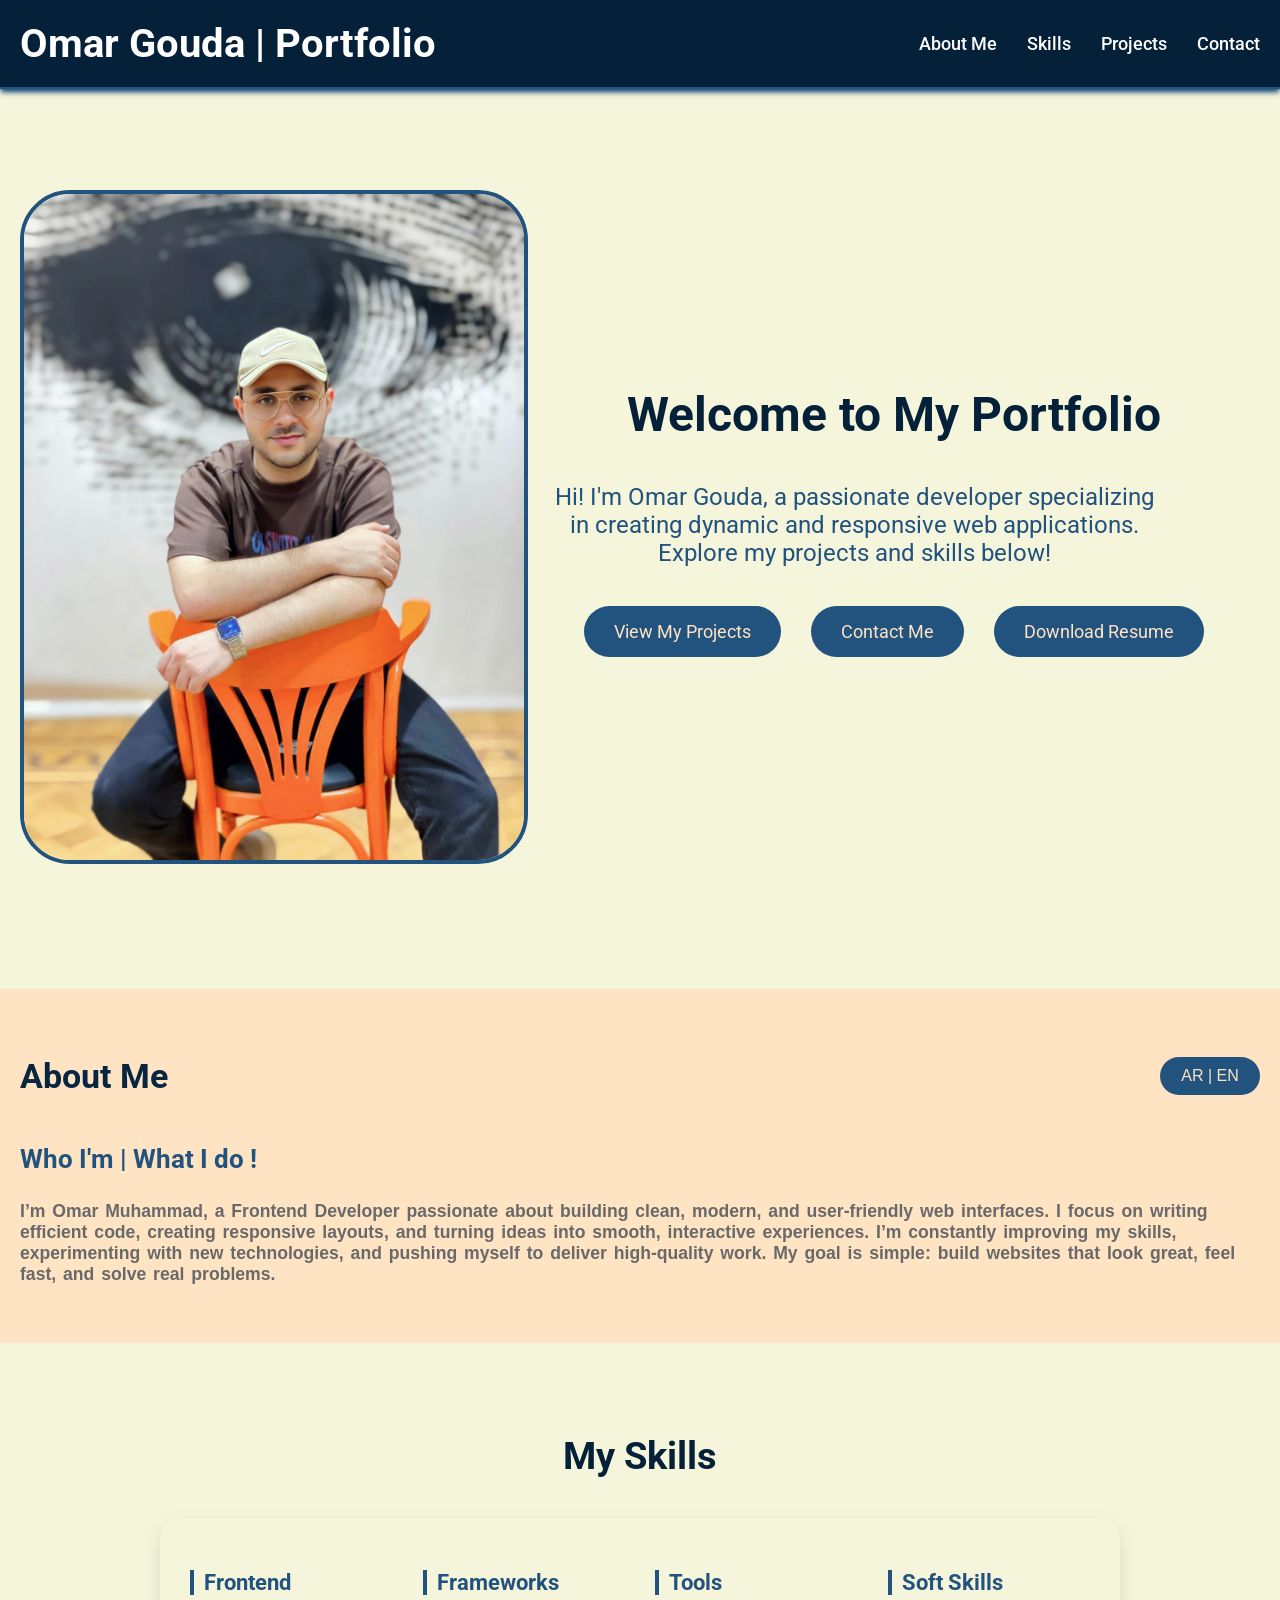
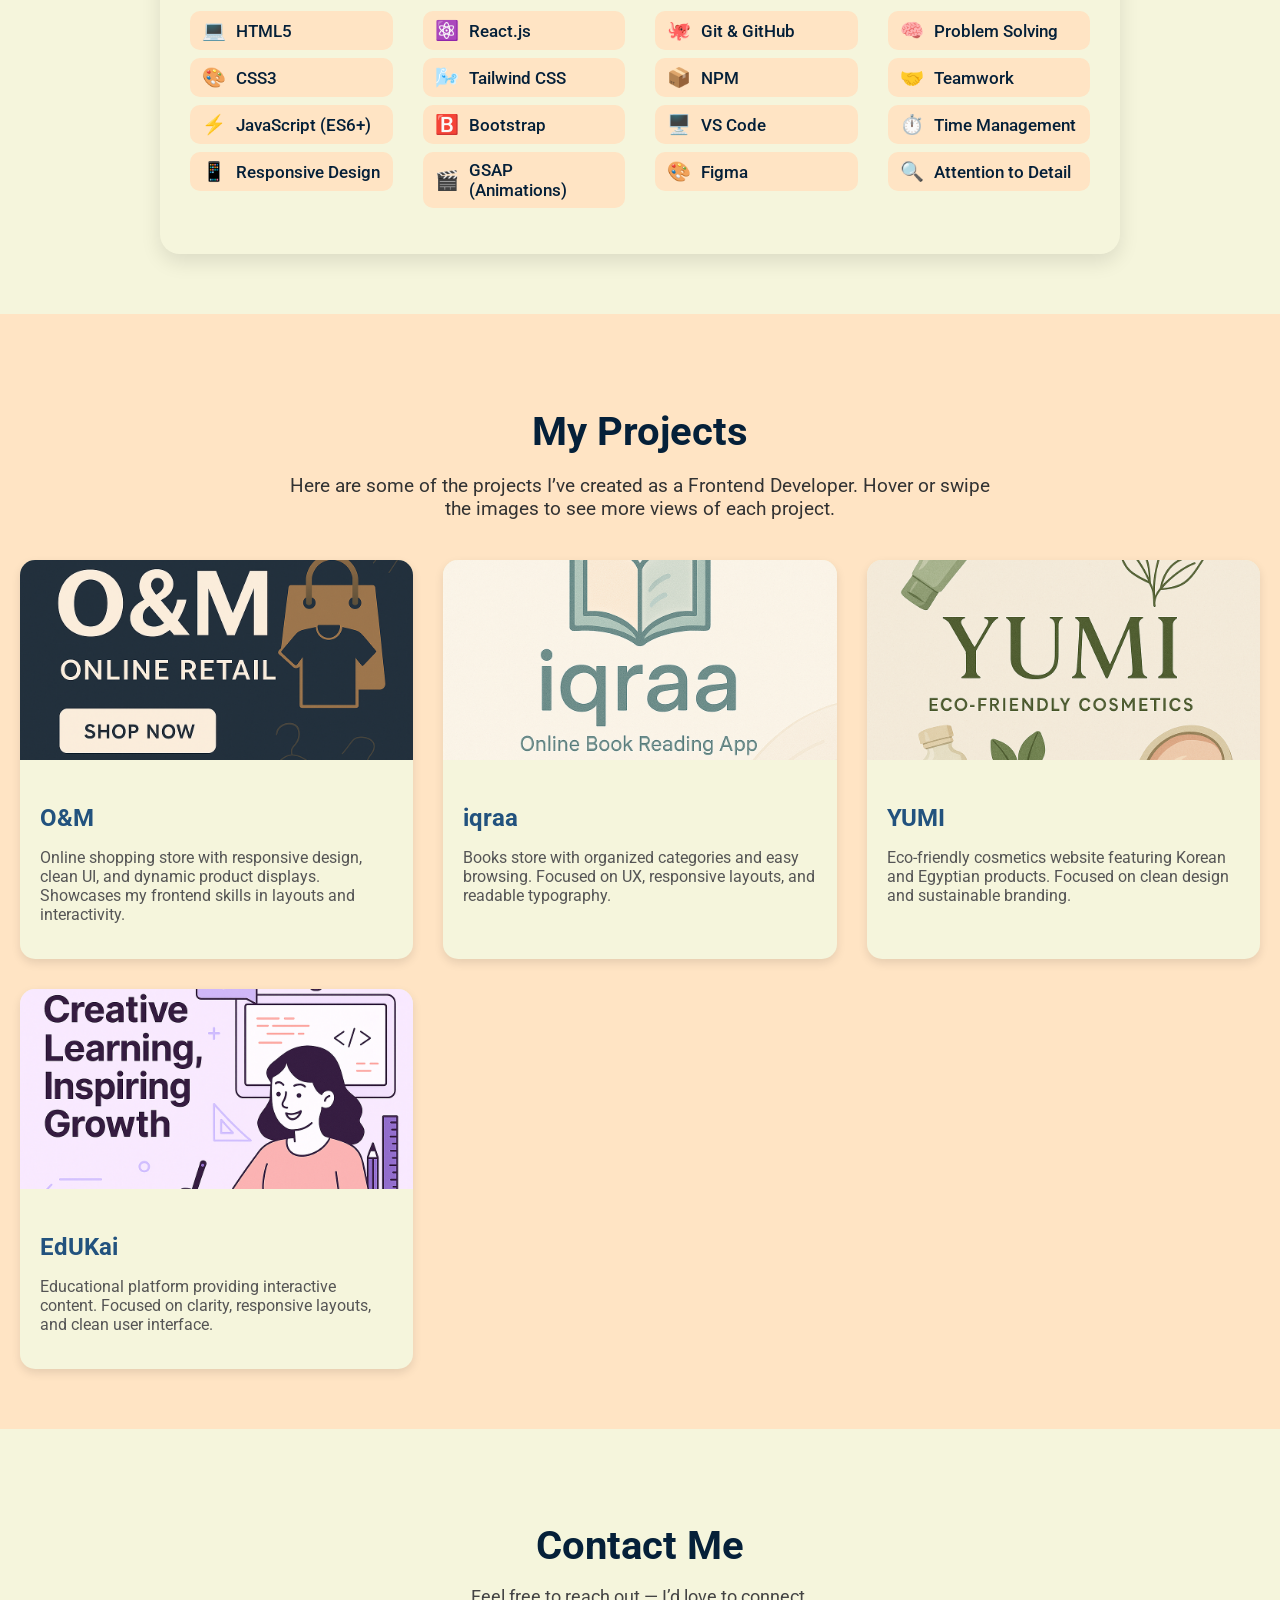
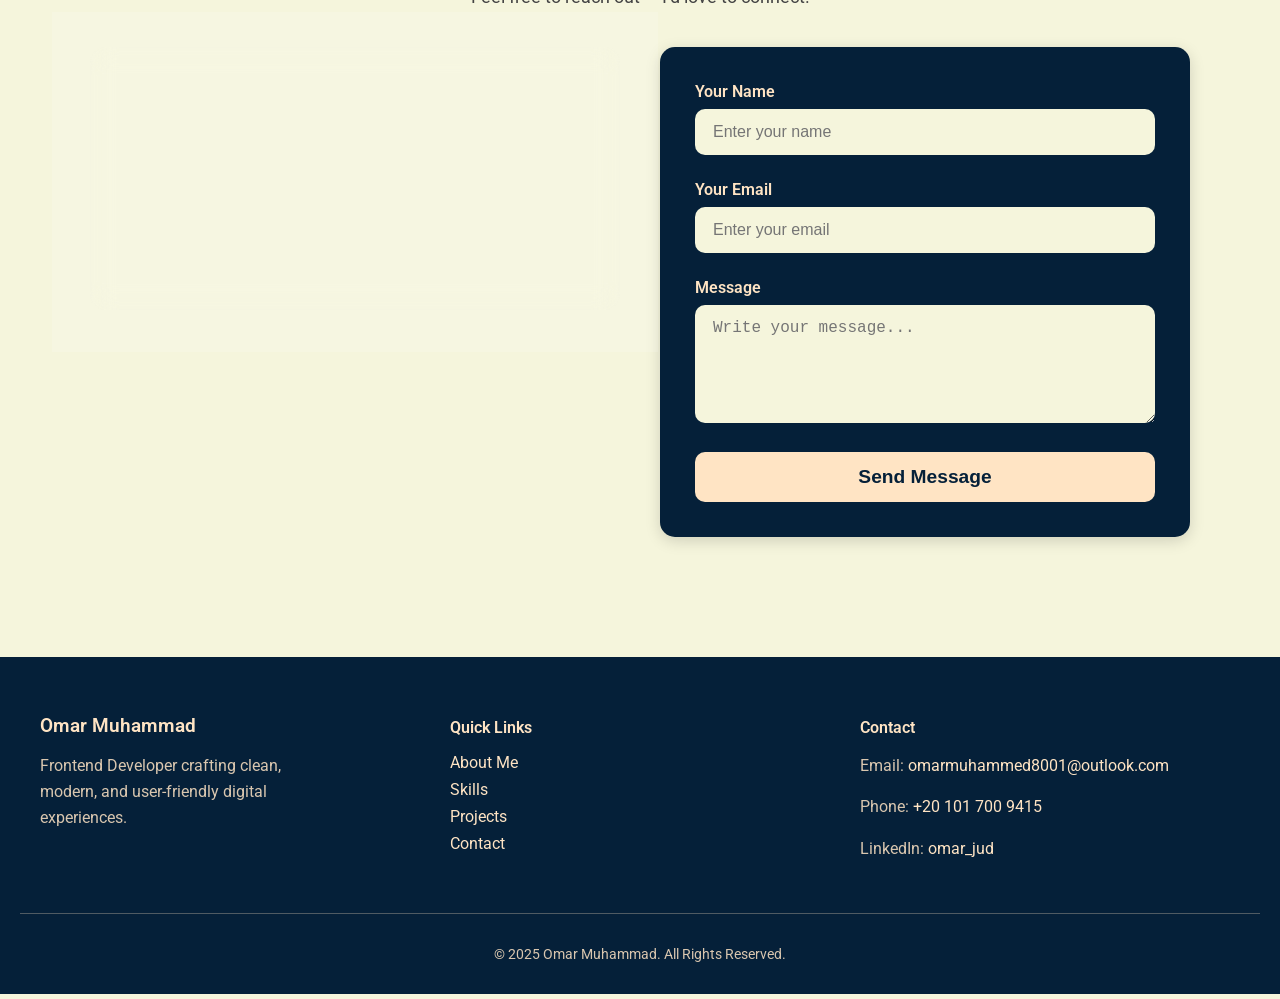
==== index.html @ b5868ff9 "Add files via upload" ====
<!DOCTYPE html>
<html lang="en">
<head>
    <meta charset="UTF-8">
    <meta name="viewport" content="width=device-width, initial-scale=1.0">

    <meta name="author" content="Omar Gouda">
    <meta name="description" content="Omar Gouda's portfolio website showcasing frontend development projects, skills, and contact information. Currently learning and improving my web development skills.">
    <meta name="keywords" content="Omar Gouda, frontend developer, portfolio, HTML, CSS, JavaScript, React, Tailwind, projects, web development, responsive design, skills">

    <title>Omar Gouda | Portfolio</title>

    <link rel="alternate icon" type="image/png" href="img/svg/Portfolio.png" sizes="32x32">

    <link rel="stylesheet" href="styles.css">

    <link rel="preconnect" href="https://fonts.googleapis.com">
    <link rel="preconnect" href="https://fonts.gstatic.com" crossorigin>
    <link href="https://fonts.googleapis.com/css2?family=Roboto:wght@100;300;400;500;700;900&family=Aref+Ruqaa:wght@400;700&family=Zain:ital,wght@0,200;0,300;0,400;0,700;0,800;0,900;1,300;1,400&display=swap" rel="stylesheet">
</head>
<body>
    <header class="navContainer">
        <nav class="navBar" role="navigation" aria-label="Main Navigation">
            <div class="logo">
                <h1 class="logo">Omar Gouda | Portfolio</h1>
            </div>
            <div class="links">
            <ul class="navLinks">
                <li><a href="#aboutSection">About Me</a></li>
                <li><a href="#skills">Skills</a></li>
                <li><a href="#projects">Projects</a></li>
                <li><a href="#contact">Contact</a></li>
            </ul>
            </div>
            <div class="hamburger">
                <span></span>
                <span></span>
                <span></span>
                <span></span>
            </div>
        </nav>
    </header>
    <main class="container">
        <section class="heroSection">
                        <div class="pic">
                <img src="img/Omar-img.png" alt="Profile Image" class="profilePic">
            </div>
            <article class="intro">
                <h2>Welcome to My Portfolio</h2>
                <p>Hi! I'm Omar Gouda, a passionate developer specializing in creating dynamic and responsive web applications. Explore my projects and skills below!</p>
                <div class="cta">
                    <a href="#projects" class="btn">View My Projects</a></button>
                    <a href="#contact" class="btn">Contact Me</a></button>
                    <a href="/assets/OmarMuhammad.pdf" class="btn" download>Download Resume</a></button>
                </div>
            </article>
        </section>
        <section class="aboutMe" id="aboutSection">
            <div class="title">
                <h2 class="amHead" id="aboutMe">About Me</h2>
                <button class="langBtn" id="langBtn">AR | EN</button>
            </div>
            <div class="contentBox">
                <article class="EN">
                    <h3 class="subtitleEN">Who I'm | What I do !</h3>
                    <p class="EnPara">I’m <span class="str">Omar Muhammad</span>, a Frontend Developer passionate about building clean, modern, and user-friendly web interfaces. I focus on writing efficient code, creating responsive layouts, and turning ideas into smooth, interactive experiences.
                            I’m constantly improving my skills, experimenting with new technologies, and pushing myself to deliver high-quality work. My goal is simple: build websites that look great, feel fast, and solve real problems.</p>
                </article>
                <article class="AR" lang="ar" dir="rtl">
                    <h3 class="subtitleAr" lang="ar" dir="rtl">من أنا | ماذا أفعل !</h3>
                    <p class="ArPara" lang="ar" dir="rtl">أنا عمر محمد، Frontend Developer بحب أعمل واجهات استخدام نظيفة وعصرية، وتركّزي دايمًا على إن كل حاجة تكون سريعة، مظبوطة، وسهلة للمستخدم.
                                                بحاول دايمًا أطور نفسي، وأتعلّم تقنيات جديدة، وأشتغل على مشاريع تخليني أحسن نسخة من نفسي في الـ Frontend. هدفي إني أقدّم شغل محترف يخدم فكرة، ويعمل تأثير حقيقي.</p>
                </article>
            </div>
        </section>
        <section class="skillsSection" id="skills">
            <h2 class="skillsTitle">My Skills</h2>
            <div class="skillsCard">
                <div class="skillGroup">
                    <h3>Frontend</h3>
                    <ul>
                        <li><span class="skillIcon">💻</span> HTML5</li>
                        <li><span class="skillIcon">🎨</span> CSS3</li>
                        <li><span class="skillIcon">⚡</span> JavaScript (ES6+)</li>
                        <li><span class="skillIcon">📱</span> Responsive Design</li>
                    </ul>
                </div>
                <div class="skillGroup">
                    <h3>Frameworks</h3>
                    <ul>
                        <li><span class="skillIcon">⚛️</span> React.js</li>
                        <li><span class="skillIcon">🌬️</span> Tailwind CSS</li>
                        <li><span class="skillIcon">🅱️</span> Bootstrap</li>
                        <li><span class="skillIcon">🎬</span> GSAP (Animations)</li>
                    </ul>
                </div>
                <div class="skillGroup">
                    <h3>Tools</h3>
                    <ul>
                        <li><span class="skillIcon">🐙</span> Git & GitHub</li>
                        <li><span class="skillIcon">📦</span> NPM</li>
                        <li><span class="skillIcon">🖥️</span> VS Code</li>
                        <li><span class="skillIcon">🎨</span> Figma</li>
                    </ul>
                </div>
                <div class="skillGroup">
                    <h3>Soft Skills</h3>
                    <ul>
                        <li><span class="skillIcon">🧠</span> Problem Solving</li>
                        <li><span class="skillIcon">🤝</span> Teamwork</li>
                        <li><span class="skillIcon">⏱️</span> Time Management</li>
                        <li><span class="skillIcon">🔍</span> Attention to Detail</li>
                    </ul>
                </div>
            </div>
        </section>
        <section class="projects" id="projects">
            <div class="projectsIntro">
                <h2>My Projects</h2>
                <p>Here are some of the projects I’ve created as a Frontend Developer. Hover or swipe the images to see more views of each project.</p>
            </div>
            <div class="projectsContainer">
                <!-- Project Card Template -->
                <div class="projectCard">
                <div class="projectImages">
                    <img src="img/projects/OnlineStore.png" alt="O&M Project Screenshot" class="projectImg main" loading="lazy">
                    <img src="img/projects/OnlineStore-User.png" alt="O&M Project Screenshot 2" class="projectImg hoverImg" loading="lazy">
                </div>
                <div class="projectInfo">
                    <h3>O&M</h3>
                    <p>Online shopping store with responsive design, clean UI, and dynamic product displays. Showcases my frontend skills in layouts and interactivity.</p>
                </div>
                </div>
                <div class="projectCard">
                <div class="projectImages">
                    <img src="img/projects/iqraa.png" alt="Iqraa Project Screenshot" class="projectImg main" loading="lazy">
                    <img src="img/projects/iqraa-User.png" alt="Iqraa Project Screenshot 2" class="projectImg hoverImg" loading="lazy">
                </div>
                <div class="projectInfo">
                    <h3>iqraa</h3>
                    <p>Books store with organized categories and easy browsing. Focused on UX, responsive layouts, and readable typography.</p>
                </div>
                </div>
                <div class="projectCard">
                <div class="projectImages">
                    <img src="img/projects/YUMI.png" alt="YUMI Project Screenshot" class="projectImg main" loading="lazy">
                    <img src="img/projects/YUMI-User.png" alt="YUMI Project Screenshot 2" class="projectImg hoverImg" loading="lazy">
                </div>
                <div class="projectInfo">
                    <h3>YUMI</h3>
                    <p>Eco-friendly cosmetics website featuring Korean and Egyptian products. Focused on clean design and sustainable branding.</p>
                </div>
                </div>
                <div class="projectCard">
                <div class="projectImages">
                    <img src="img/projects/edUKai.png" alt="EdUKai Project Screenshot" class="projectImg main" loading="lazy">
                    <img src="img/projects/edUKai-User.png" alt="EdUKai Project Screenshot 2" class="projectImg hoverImg" loading="lazy">
                </div>
                <div class="projectInfo">
                    <h3>EdUKai</h3>
                    <p>Educational platform providing interactive content. Focused on clarity, responsive layouts, and clean user interface.</p>
                </div>
                </div>
            </div>
        </section>
        <section class="contact" id="contact">
            <h2 class="contactTitle">Contact Me</h2>
            <p class="contactSubtitle">Feel free to reach out — I’d love to connect.</p>
            <div class="contactContainer">
                <!-- Contact Info -->
                <div class="contactInfo">
                <h3>Contact Information</h3>
                <p><strong>Email:</strong> 
                    <a href="mailto:omarmuhammed8001@outlook.com">omarmuhammed8001@outlook.com</a>
                </p>
                <p><strong>Phone:</strong> 
                    <a href="tel:+201017009415">+20 101 700 9415</a>
                </p>
                <p><strong>LinkedIn:</strong> 
                    <a href="https://www.linkedin.com/in/omar_jud">omar_jud</a>
                </p>
                <p><strong>GitHub:</strong> 
                    <a href="https://www.github.com/Omar-Gouda">Omar-Gouda</a>
                </p>
                </div>
                <!-- Contact Form -->
                <form class="contactForm" id="contactForm">
                    <div class="formGroup">
                        <label for="name">Your Name</label>
                        <input type="text" id="name" name="from_name" placeholder="Enter your name" required>
                    </div>
                    <div class="formGroup">
                        <label for="email">Your Email</label>
                        <input type="email" id="email" name="from_email" placeholder="Enter your email" required>
                    </div>
                    <div class="formGroup">
                        <label for="message">Message</label>
                        <textarea id="message" name="message" rows="5" placeholder="Write your message..." required></textarea>
                    </div>
                    <button type="submit" class="sendBtn">Send Message</button>
                </form>
            </div>
        </section>
    </main>
    <footer class="footer" role="contentinfo">
        <div class="footerContainer">
            <div class="footerAbout">
                <h3>Omar Muhammad</h3>
                <p>Frontend Developer crafting clean, modern, and user-friendly digital experiences.</p>
            </div>
            <div class="footerLinks">
                <h4>Quick Links</h4>
                <ul>
                    <li><a href="#about">About Me</a></li>
                    <li><a href="#skills">Skills</a></li>
                    <li><a href="#projects">Projects</a></li>
                    <li><a href="#contact">Contact</a></li>
                </ul>
            </div>
            <div class="footerContact">
                <h4>Contact</h4>
                <p>Email: <a href="mailto:omarmuhammed8001@outlook.com">omarmuhammed8001@outlook.com</a></p>
                <p>Phone: <a href="tel:+201017009415">+20 101 700 9415</a></p>
                <p>LinkedIn: <a href="https://www.linkedin.com/in/omar_jud" target="_blank">omar_jud</a></p>
            </div>
        </div>
        <div class="footerBottom">
            <p>© 2025 Omar Muhammad. All Rights Reserved.</p>
        </div>
    </footer>
    <script src="https://cdn.emailjs.com/dist/email.min.js"></script>
    <script src="script.js" defer></script>
</body>
</html>
---- styles.css ----
body {
    font-family: 'Roboto', sans-serif;
    margin: 0;
    padding: 0;
    background-color: beige;
}

.navBar {
    display: flex;
    justify-content: space-between;
    align-items: center;
    padding: 20px 0;
    background: #052039;
    border-bottom: solid 2px #22527E;
    box-shadow: #22527E 0px 4px 6px -1px, #22527E 0px 2px 4px -1px;
}

.navBar h1 {
    font-size: 40px;
    font-weight: bold;
    margin: 0;
    padding: 0 20px;
    cursor: pointer;
    color: white;
}

.navLinks {
    color: white;
    font-weight: 500;
    font-size: 1.1rem;
    list-style: none;
    display: flex;
    gap: 30px;
    justify-content: space-between;
    align-items: center;
    margin: 0;
    padding: 0 20px;
}

.navLinks a {
    color: white;
    text-decoration: none;
}

.hamburger {
    padding: 0 10px;
    display: none;
    flex-direction: column;
    cursor: pointer;
    gap: 5px;
}

.hamburger span {
    height: 3px;
    width: 25px;
    background: white;
    border-radius: 3px;
    transition: 0.3s;
}

.heroSection {
    min-height: 100vh;
    display: grid;
    place-items: center;
    grid-template-columns: 1fr 2fr;
    grid-template-rows: auto;
    text-align: center;
    padding: 0 20px;
}
.heroSection h2 {
    font-size: 48px;
    color: #052039;
}
.heroSection p {
    font-size: 24px;
    max-width: 600px;
    color: #22527E;
}

.profilePic {
    width: 500px;
    border-radius: 50px;
    object-fit: cover;
    border: 4px solid #22527E;
    margin-bottom: 20px;
}

.cta {
    margin-bottom: 60px;
    padding: 15px 30px;
    font-size: 18px;
    display: flex;
    justify-content: center;
    align-items: center;
    gap: 30px;
}

.cta a:hover {
    background: #052039;
}
.cta a {
    text-decoration: none;
    color: bisque;
    padding: 15px 30px;
    font-size: 18px;
    border: none;
    border-radius: 30px;
    cursor: pointer;
    background: #22527E;
    transition: background 0.3s ease;
}

.aboutMe {
    padding: 60px 20px;
    background: bisque;
    transition: background 0.2s ease, color 0.4s ease;
}

.aboutMe.dark {
    background: #052039;
    color: bisque;
}

.title {
    display: grid;
    align-items: center;
    grid-template-columns: 11fr 1fr;
}

.amHead {
    font-size: 2.1rem;
    color: #082541;
}

.amHead.dark {
    font-size: 2.1rem;
    color: beige;
}

.subtitleEN {
    font-size: 1.6rem;
    color: #22527E;
    margin: 10px 0;
    padding: 10px 0;
}

.subtitleAr {
    font-size: 1.6rem;
    color: bisque;
    margin: 10px 0;
    padding: 10px 0;
}

.langBtn {
    padding: 10px 20px;
    font-size: 16px;
    border: none;
    border-radius: 30px;
    cursor: pointer;
    background: #22527E;
    color: bisque;
    width: 100px;
    transition: 0.3s ease;
}

.EN, .AR {
    transition: opacity 0.4s ease;
}

.AR {
    direction: rtl;
    text-align: right;
    font-family: "Zain", sans-serif;
}

.AR {
    display: none;
    opacity: 0;
}

.show {
    display: block !important;
    opacity: 1 !important;
}
.hide {
    opacity: 0 !important;
    display: none !important;
}

.EnPara {
    font-family: 'Segoe UI', Tahoma, Geneva, Verdana, sans-serif;
    font-size: 1.1rem;
    word-spacing: 2px;
    font-weight: 550;
    color: dimgray;
}

.ArPara {
    font-size: 1.1rem;
    word-spacing: 2px;
    font-weight: 550;
    color: linen;
}

.scrollAnimation {
    display: flex;
    justify-content: center;
    align-items: center;
    padding: 20px;
    margin: 0;
}

.scrollBtn {
    background-color: #22527E;
    padding: 20px;
    color: bisque;
    border-radius: 50px;
    height: fit-content;
    width: 200px;
    font-size: 1.1rem;
    margin: 0;
    border: #22527E 1px solid;
}

.scrollBtn a {
    text-decoration: none;
    font-size: 1.1rem;
    color: bisque;
}

.scrollAnimation :hover{
    background-color:#052039;
        border-radius: 50px;
    cursor: pointer;
}

.EN, .AR {
    transition: opacity 0.4s ease;
}

.AR {
    direction: rtl;
    text-align: right;
}

.aboutMe {
    padding: 40px 20px;
}

.title {
    display: flex;
    justify-content: space-between;
    align-items: center;
}

.skillsSection {
    padding: 60px 20px;
    background: beige;
}

.skillsTitle {
    font-size: 38px;
    color: #052039;
    text-align: center;
    margin-bottom: 40px;
}

.skillsCard {
    max-width: 900px;
    margin: auto;
    background: transparent;
    border-radius: 20px;
    padding: 30px;
    box-shadow: 0 8px 20px rgba(0,0,0,0.1);
    display: grid;
    grid-template-columns: repeat(auto-fit, minmax(200px, 1fr));
    gap: 30px;
}

.skillGroup h3 {
    font-size: 22px;
    color: #22527E;
    margin-bottom: 15px;
    border-left: 4px solid #22527E;
    padding-left: 10px;
}

.skillGroup ul {
    list-style: none;
    padding: 0;
}

.skillGroup ul li {
    font-size: 17px;
    margin-bottom: 8px;
    padding: 8px 12px;
    background: bisque;
    border-radius: 10px;
    color: #052039;
    font-weight: 500;
    display: flex;
    align-items: center;
    gap: 10px;
    transition: 0.3s ease;
}

.skillGroup ul li:hover {
    transform: translateX(5px);
    background: #22527E;
    color: bisque;
}

.skillIcon {
    font-size: 1.2rem;
}

.projects {
  padding: 60px 20px;
  background-color: bisque;
  text-align: center;
}

.projectsIntro h2 {
  font-size: 2.5rem;
  color: #052039;
  margin-bottom: 10px;
}

.projectsIntro p {
  font-size: 1.2rem;
  color: #333;
  margin-bottom: 40px;
  max-width: 700px;
  margin-left: auto;
  margin-right: auto;
}

.projectsContainer {
  display: grid;
  grid-template-columns: repeat(auto-fit, minmax(300px, 1fr));
  gap: 30px;
}

.projectCard {
  background-color: beige;
  border-radius: 15px;
  overflow: hidden;
  box-shadow: 0 4px 10px rgba(0,0,0,0.1);
  transition: transform 0.2s ease, box-shadow 0.2s ease;
  text-align: left;
}

.projectCard:hover {
  transform: translateY(-5px);
  box-shadow: 0 6px 20px rgba(0,0,0,0.15);
}

.projectImages {
  position: relative;
  width: 100%;
  height: 200px;
  overflow: hidden;
}

.projectImg {
  width: 100%;
  height: 100%;
  object-fit: cover;
  display: block;
  transition: opacity 0.4s ease;
  position: absolute;
  top: 0;
  left: 0;
}

.projectImg.hoverImg {
  opacity: 0;
}

.projectCard:hover .projectImg.hoverImg {
  opacity: 1;
}

.projectCard:hover .projectImg.main {
  opacity: 0;
}

.projectInfo {
  padding: 20px;
}

.projectInfo h3 {
  color: #22527E;
  font-size: 1.5rem;
  margin-bottom: 10px;
}

.projectInfo p {
  font-size: 1rem;
  color: #555;
  margin-bottom: 15px;
}

.contact {
  padding: 60px 20px;
  background: beige;
  text-align: center;
}

.contactTitle {
  font-size: 2.5rem;
  color: #052039;
  margin-bottom: 10px;
}

.contactSubtitle {
  font-size: 1.1rem;
  color: #444;
  margin-bottom: 40px;
}

.contactContainer {
  display: grid;
  grid-template-columns: 1fr 1fr;
  gap: 40px;
  max-width: 1100px;
  margin: auto;
  align-items: flex-start;
}

/* -------- Contact Form Styling -------- */
.contactForm {
  background: #052039;
  padding: 35px;
  border-radius: 15px;
  box-shadow: 0 4px 15px rgba(0,0,0,0.15);
  text-align: left;
  color: bisque;
}

.formGroup {
  margin-bottom: 25px;
}

.formGroup label {
  display: block;
  font-size: 1rem;
  margin-bottom: 8px;
  color: bisque;
  font-weight: 600;
}

.formGroup input,
.formGroup textarea {
  width: 100%;
  padding: 14px;
  padding-left: 18px;
  background: beige;
  border-radius: 10px;
  border: none;
  outline: none;
  font-size: 1rem;
  color: #333;
  box-sizing: border-box;
  transition: 0.25s ease;
}

/* Hover + Focus */
.formGroup input:focus,
.formGroup textarea:focus {
  transform: scale(1.02);
  box-shadow: 0px 0px 8px rgba(255, 228, 196, 0.4);
}

.sendBtn {
  width: 100%;
  padding: 14px;
  background: bisque;
  border: none;
  color: #052039;
  font-size: 1.2rem;
  font-weight: bold;
  cursor: pointer;
  border-radius: 10px;
  transition: 0.3s ease;
}

.sendBtn:hover {
  background: #ffe2b8;
}

/* -------- Contact Info Box -------- */
.contactInfo {
  padding: 25px;
  border-radius: 15px;

  /* Glass Effect */
  background: rgba(255, 255, 255, 0.15); /* Transparency */
  -webkit-backdrop-filter: blur(12px); 
  backdrop-filter: blur(12px);

  border: 1px solid rgba(255, 255, 255, 0.25);

  /* Soft Shadow */
  box-shadow: 0 4px 25px rgba(0, 0, 0, 0.15);

  text-align: left;
  color: bisque; /* Text color */
}


.contactInfo h3 {
  color: #22527E;
  font-size: 1.6rem;
  margin-bottom: 15px;
}

.contactInfo p {
  margin-bottom: 15px;
  font-size: 1rem;
  color: #333;
}

.contactInfo a {
  color: #22527E;
  text-decoration: none;
  font-weight: 600;
}

.contactInfo a:hover {
  text-decoration: underline;
}

.footer {
  background: #052039;
  color: bisque;
  padding: 40px 20px 15px;
  margin-top: 60px;
}

.footerContainer {
  display: grid;
  grid-template-columns: repeat(auto-fit, minmax(230px, 1fr));
  gap: 30px;
  max-width: 1200px;
  margin: auto;
}

.footer h3, .footer h4 {
  margin-bottom: 12px;
  font-weight: 600;
}

.footer p {
  color: rgba(255, 228, 196, 0.85);
  line-height: 1.6;
}

.footerAbout p {
  max-width: 260px;
}

.footer ul {
  list-style: none;
  padding: 0;
}

.footer ul li {
  margin: 8px 0;
}

.footer a {
  color: bisque;
  text-decoration: none;
  transition: 0.3s;
}

.footer a:hover {
  color: beige;
  text-decoration: underline;
}

.footerBottom {
  text-align: center;
  margin-top: 35px;
  padding-top: 15px;
  border-top: 1px solid rgba(255, 228, 196, 0.3);
  font-size: 14px;
  color: rgba(255, 228, 196, 0.7);
}


@media (max-width: 768px) {
    .navLinks {
    position: absolute;
    display: none;
    top: 70px;
    background: #052039;
    border-bottom: solid 2px #22527E;
    box-shadow: #22527E 0px 4px 6px -1px, #22527E 0px 2px 4px -1px;
    flex-direction: column;
    width: 200px;
    text-align: center;
    transform: translateX(100%);
    transition: transform 0.3s ease;  
}

.navLinks li {
    margin: 15px 0;
}

.navLinks a {
    font-size: 1.2rem;
}

li :hover {
    color: bisque;
}

.navLinks.active {
    transform: translateX(0);
    display: flex;
    padding: 10px 0;
    position: absolute;
    right: 0;
    box-shadow: #22527E 0px 0 -6px -2px, #22527E 0 0 -5px -2px;
}

.hamburger {
    display: flex;
}

.hamburger.toggle span:nth-child(1) {
    transform: rotate(45deg) translate(5px, 5px);
}
.hamburger.toggle span:nth-child(2) {
    opacity: 0;
}
.hamburger.toggle span:nth-child(3) {
    transform: rotate(-45deg) translate(5px, -5px);
}
.logo h1{
    font-size: 24px;
}
.heroSection {
    margin: 20px 0;
    grid-template-columns: 1fr;
    grid-template-rows: auto auto;
    gap: 20px;
    text-align: center;
}
.profilePic {
    width: 300px;
    border-radius: 50%;
    margin-bottom: 0;
}
.cta {
    flex-direction: column;
    gap: 15px;
    margin-bottom: 20px;
}
.cta button {
    width: 100%;
}

    .aboutMe {
        padding: 30px 15px;
        text-align: center;
    }

    .title {
        flex-direction: row;
        justify-content: center;
        gap: 15px;
    }

    .subtitleEN, .subtitleAr {
        text-align: center;
    }

    .EnPara, .ArPara {
        font-size: 1rem;
        line-height: 1.7;
    }

    .amHead {
        font-size: 1.8rem;
    }

    .langBtn {
        font-size: 14px;
        padding: 8px 16px;
        width: auto;
    }

        .skillsCard {
        grid-template-columns: 1fr;
    }

        .projectImages {
    height: 180px;
    touch-action: pan-y;
}

        .contactContainer {
    grid-template-columns: 1fr;
}

}
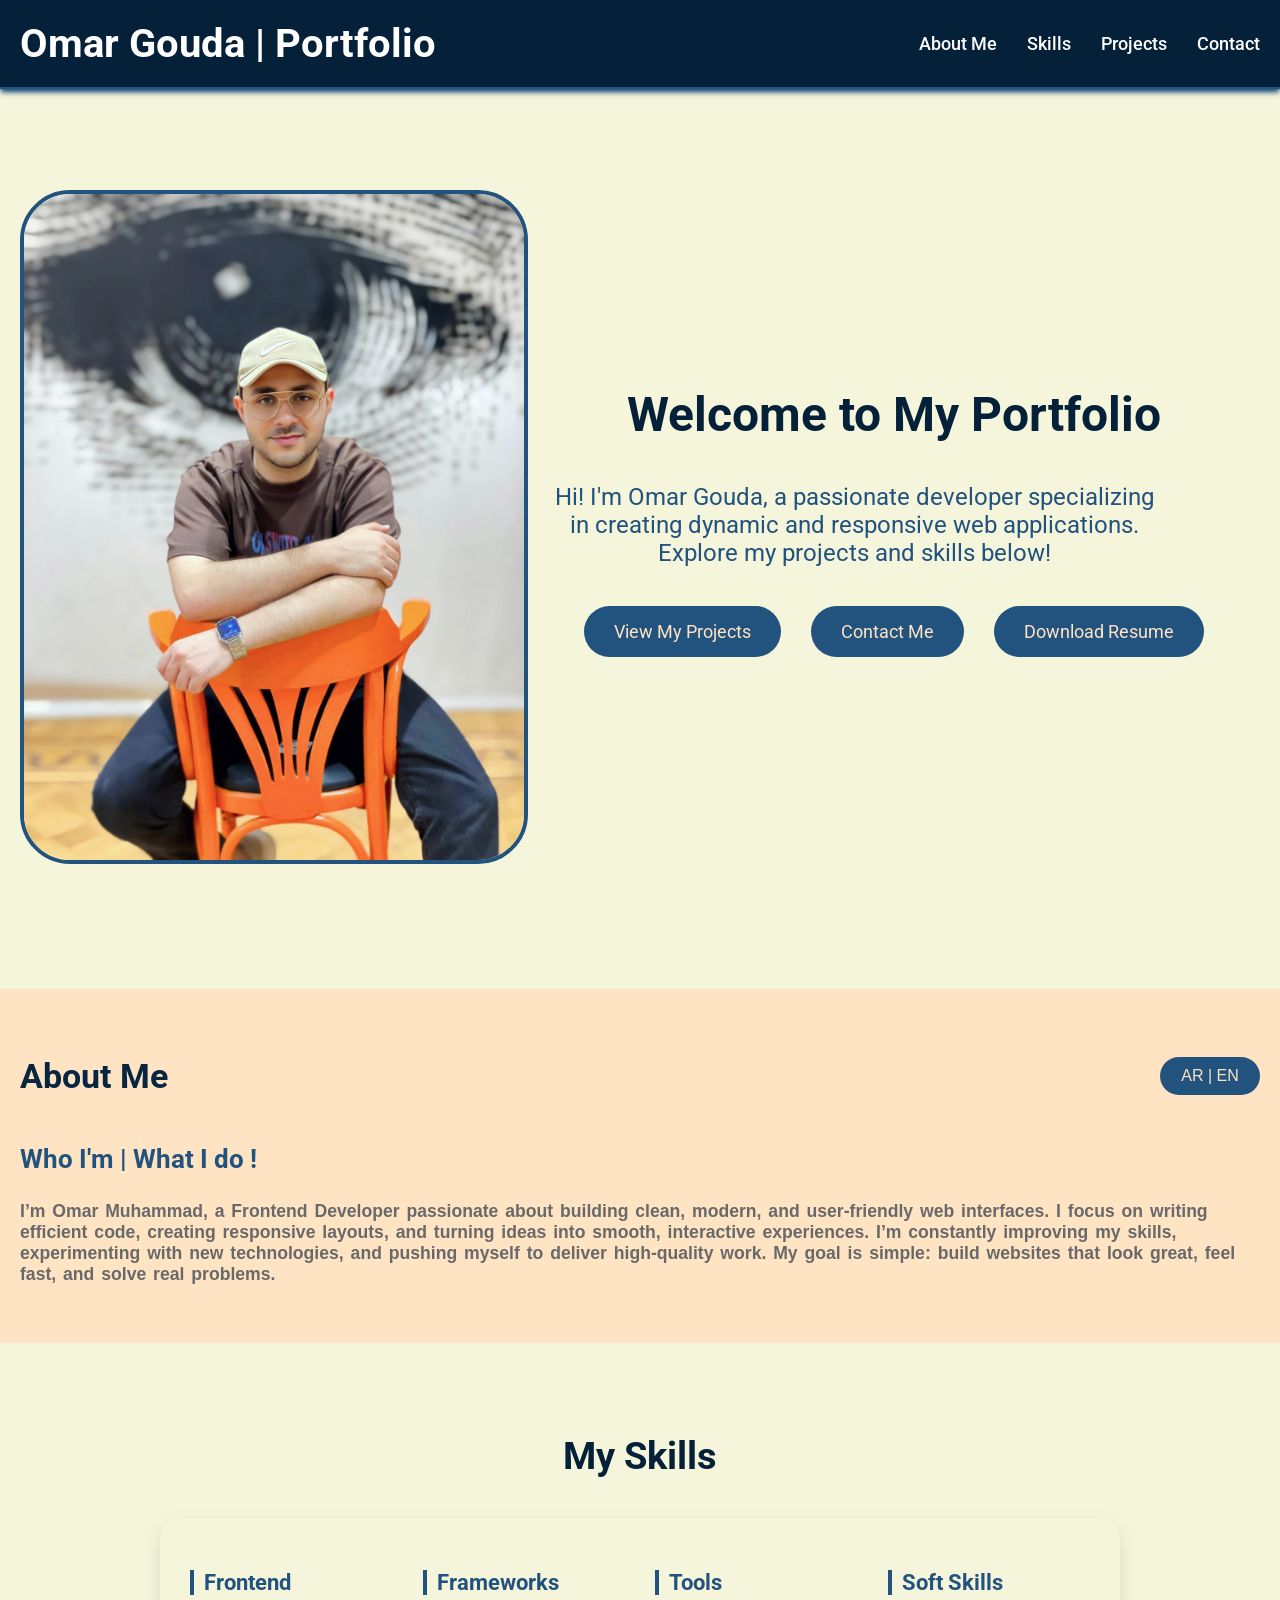
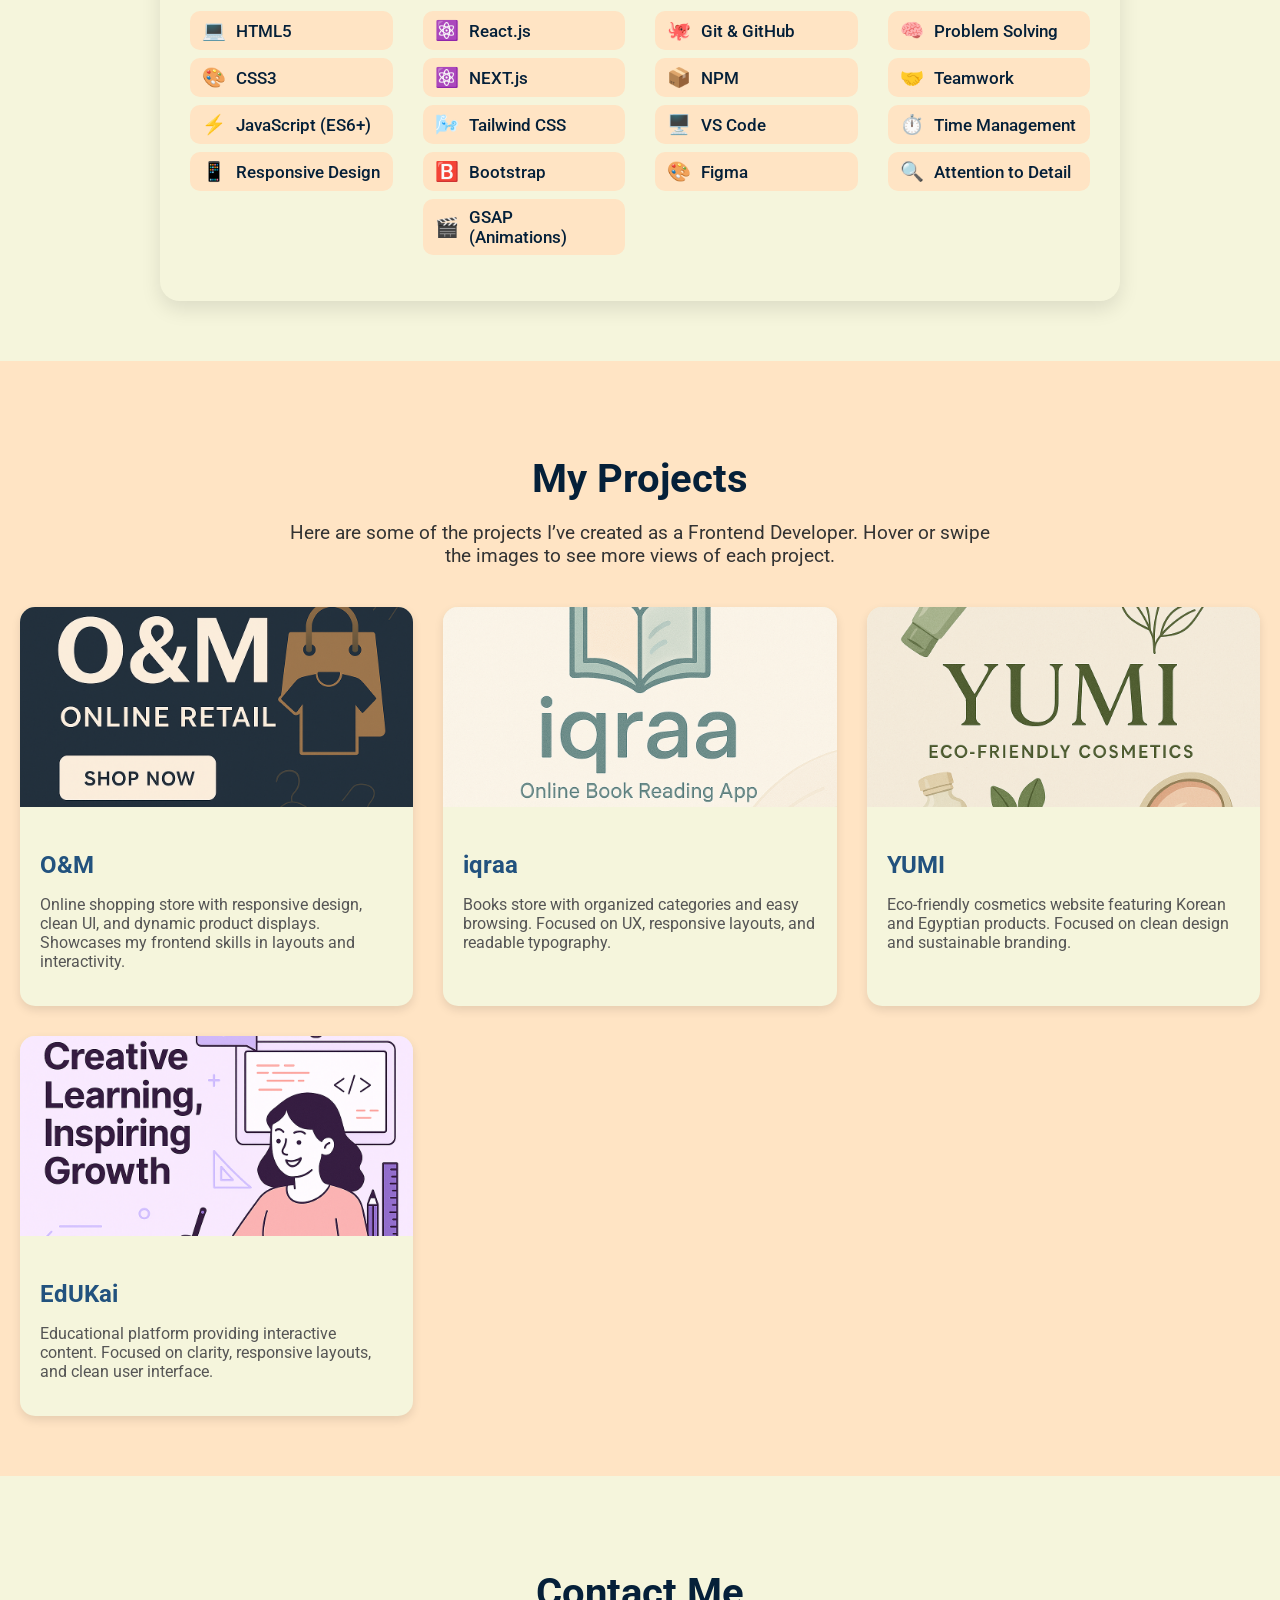
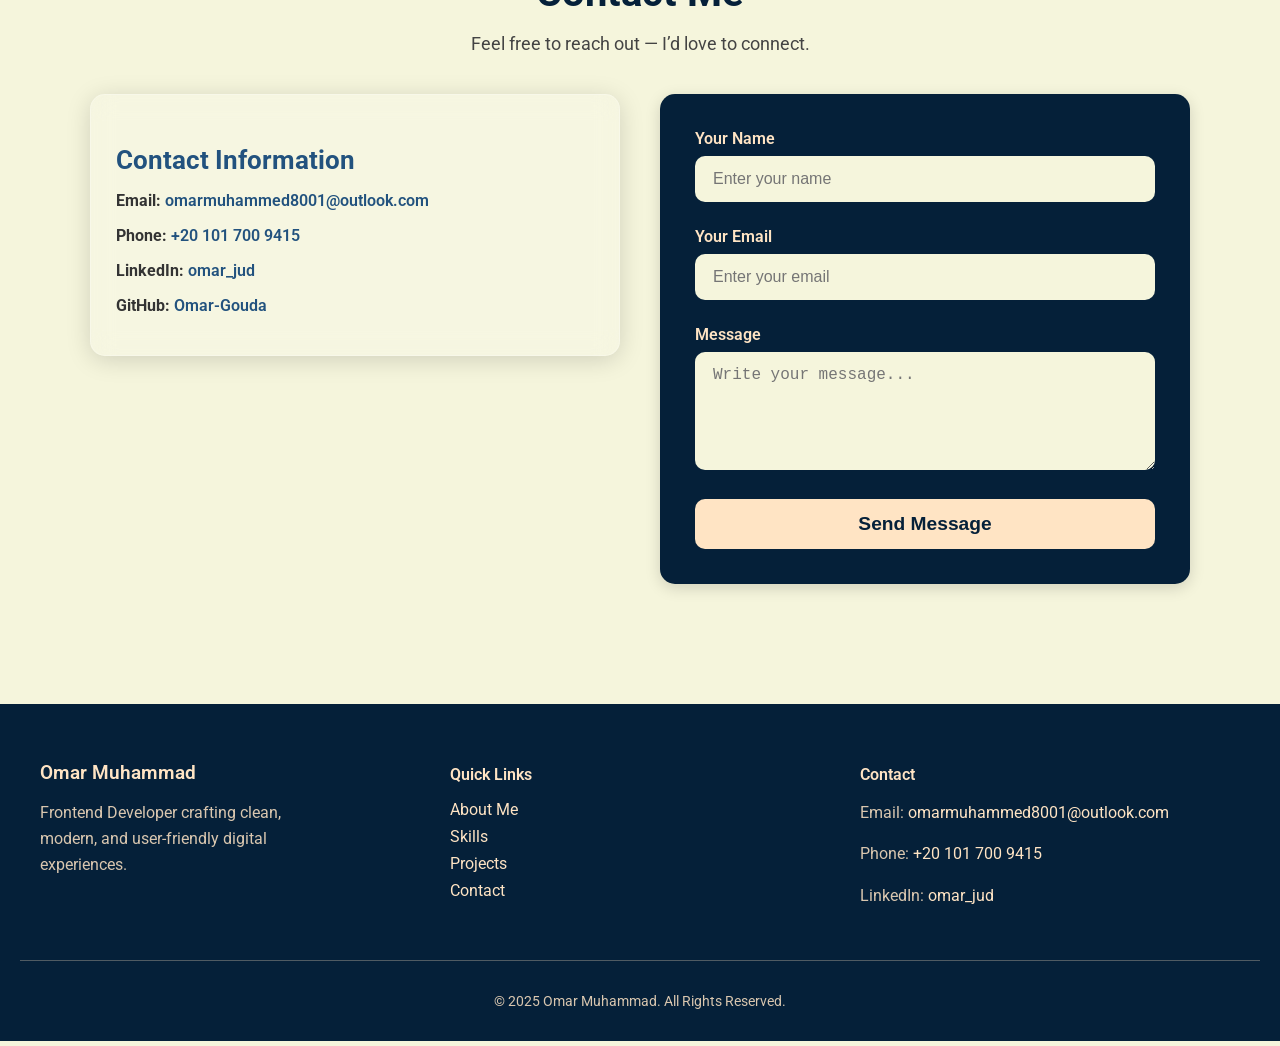
==== commit 87cd2098: "Added new Framework (NEXT.js)" ====
--- a/index.html
+++ b/index.html
@@ -89,6 +89,7 @@
                     <h3>Frameworks</h3>
                     <ul>
                         <li><span class="skillIcon">⚛️</span> React.js</li>
+                        <li><span class="skillIcon">⚛️</span> NEXT.js</li>
                         <li><span class="skillIcon">🌬️</span> Tailwind CSS</li>
                         <li><span class="skillIcon">🅱️</span> Bootstrap</li>
                         <li><span class="skillIcon">🎬</span> GSAP (Animations)</li>
@@ -231,4 +232,5 @@
     <script src="https://cdn.emailjs.com/dist/email.min.js"></script>
     <script src="script.js" defer></script>
 </body>
-</html>+
+</html>
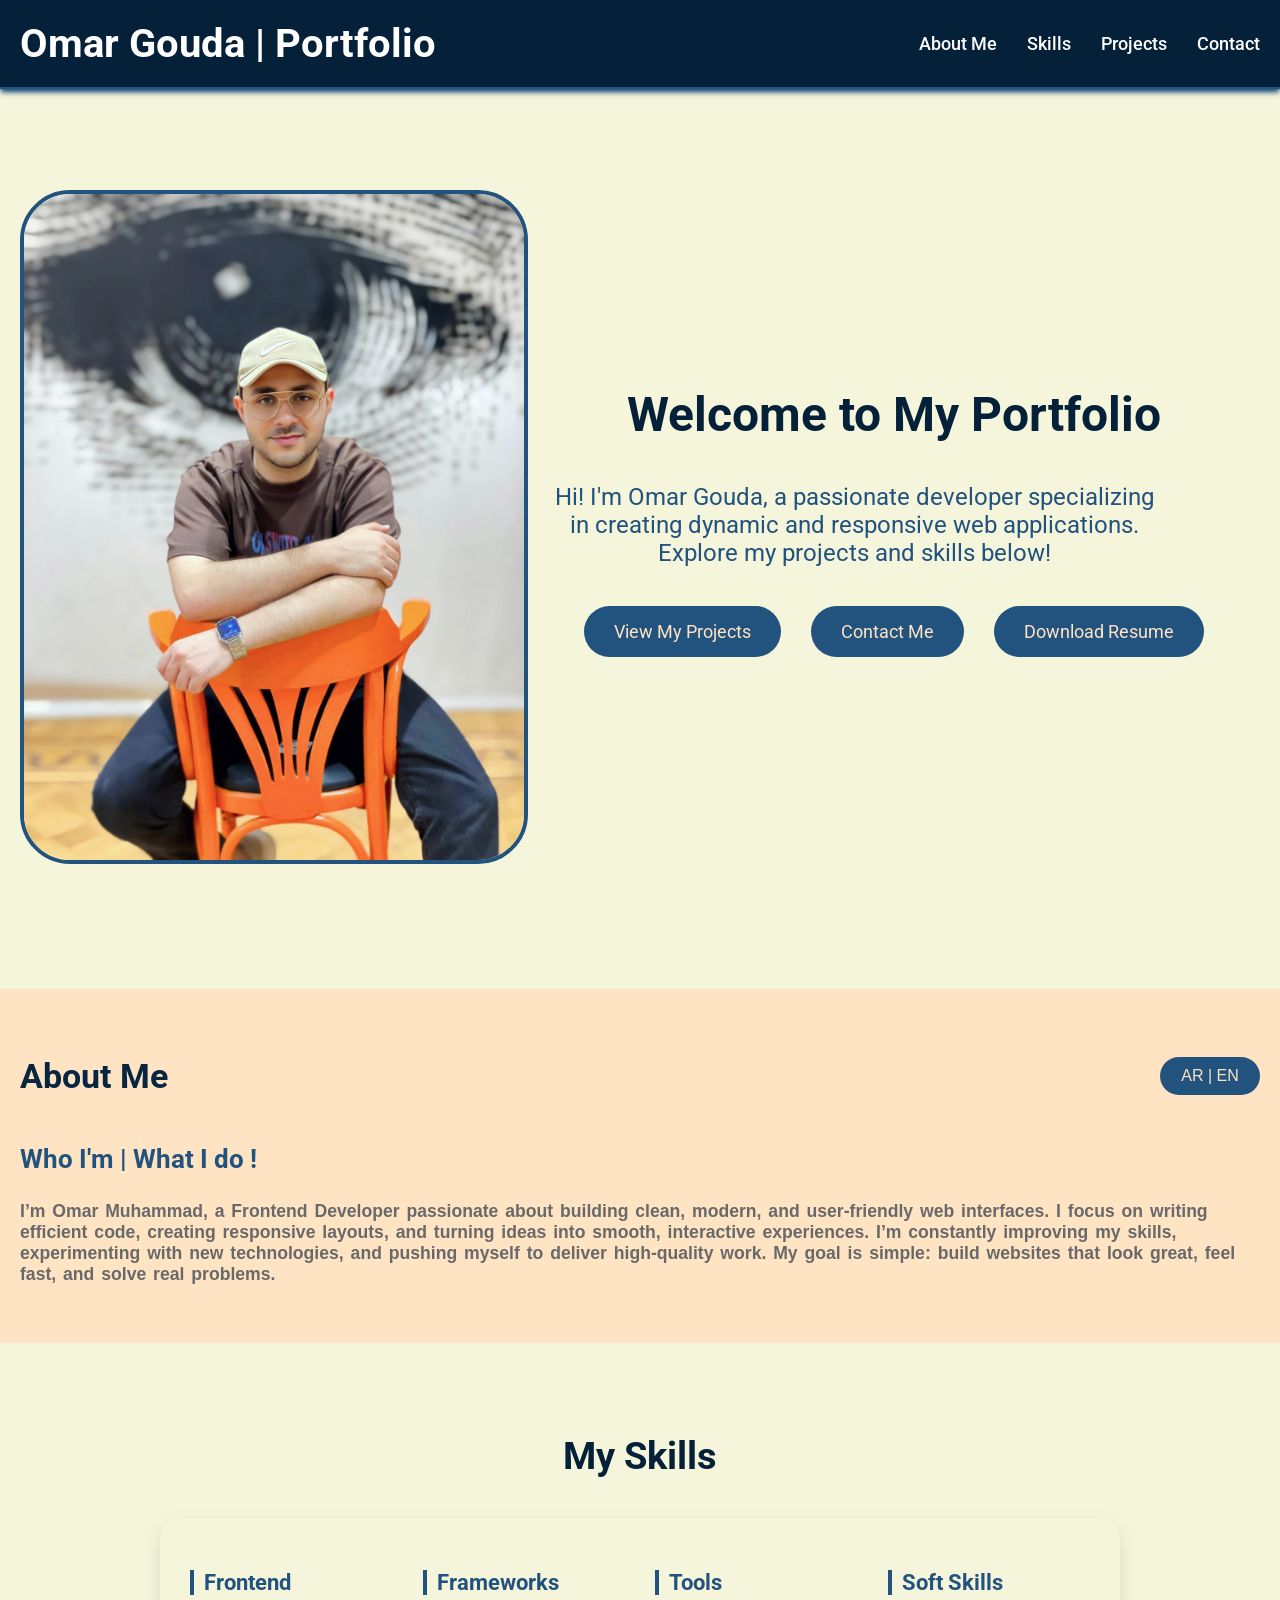
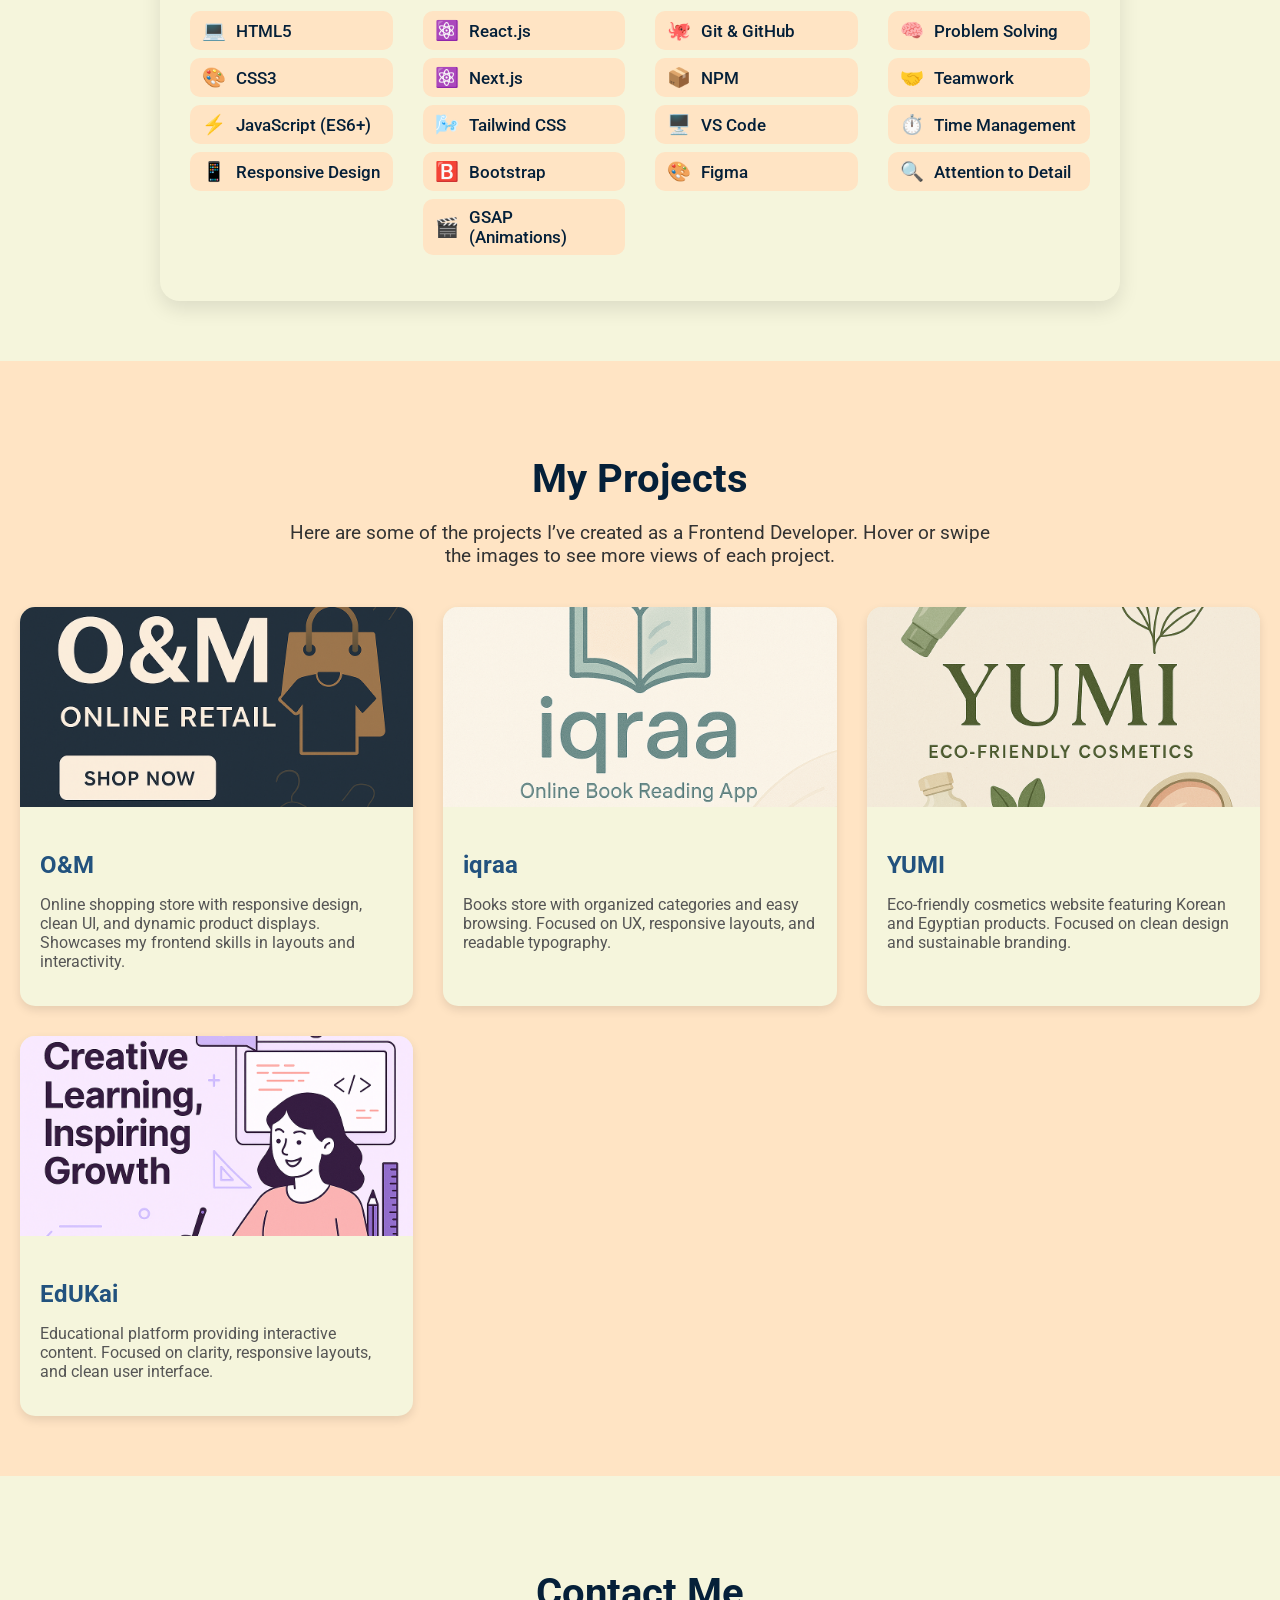
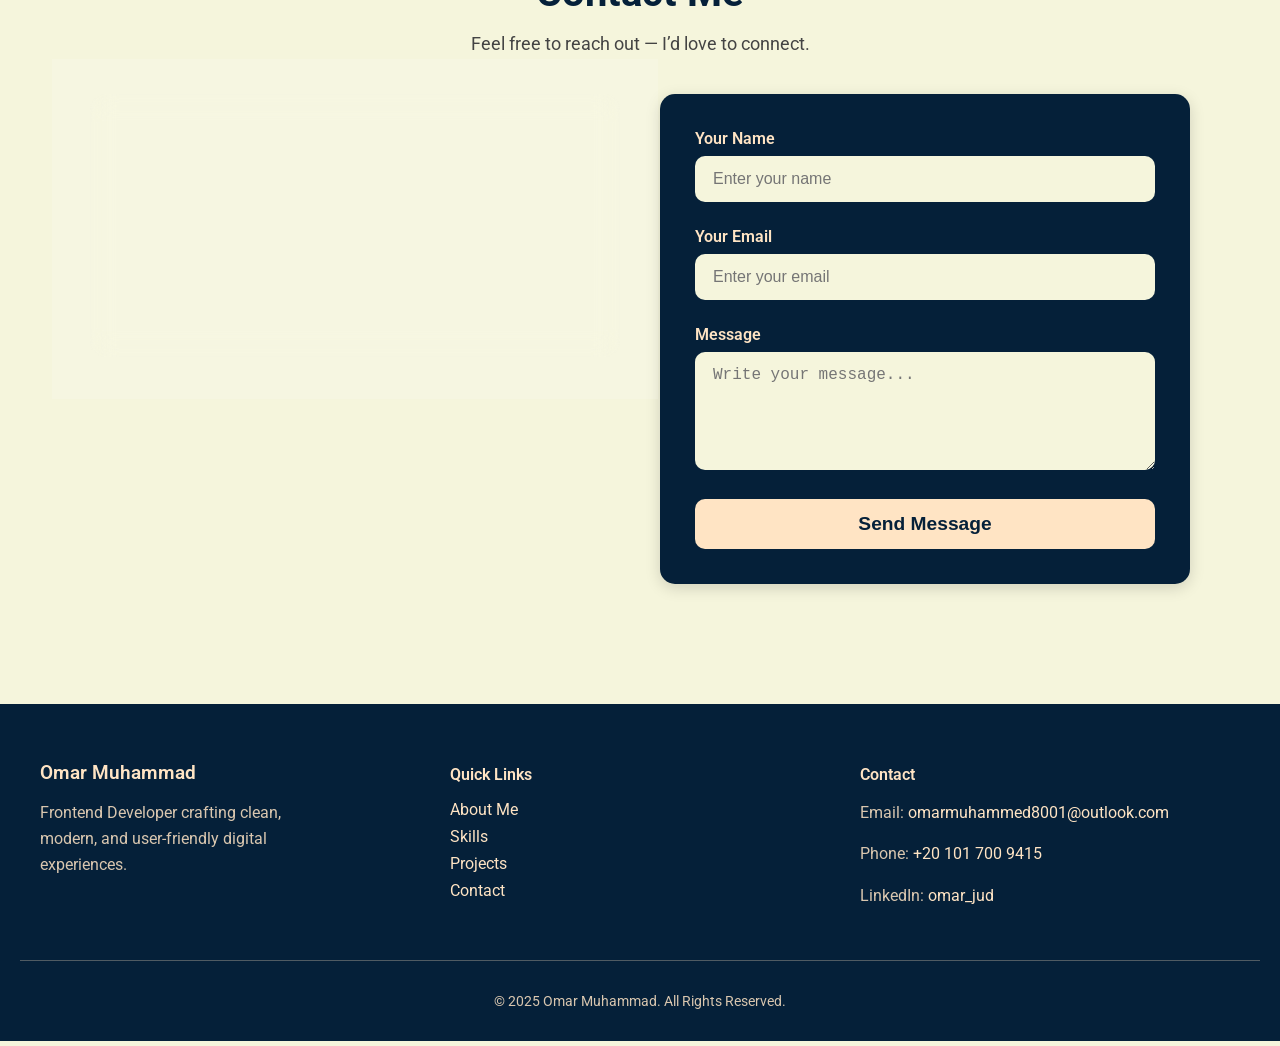
==== commit 269770c1: "Fix HTML formatting and structure" ====
--- a/index.html
+++ b/index.html
@@ -89,7 +89,7 @@
                     <h3>Frameworks</h3>
                     <ul>
                         <li><span class="skillIcon">⚛️</span> React.js</li>
-                        <li><span class="skillIcon">⚛️</span> NEXT.js</li>
+                        <li><span class="skillIcon">⚛️</span> Next.js</li>
                         <li><span class="skillIcon">🌬️</span> Tailwind CSS</li>
                         <li><span class="skillIcon">🅱️</span> Bootstrap</li>
                         <li><span class="skillIcon">🎬</span> GSAP (Animations)</li>
@@ -234,3 +234,4 @@
 </body>
 
 </html>
+
